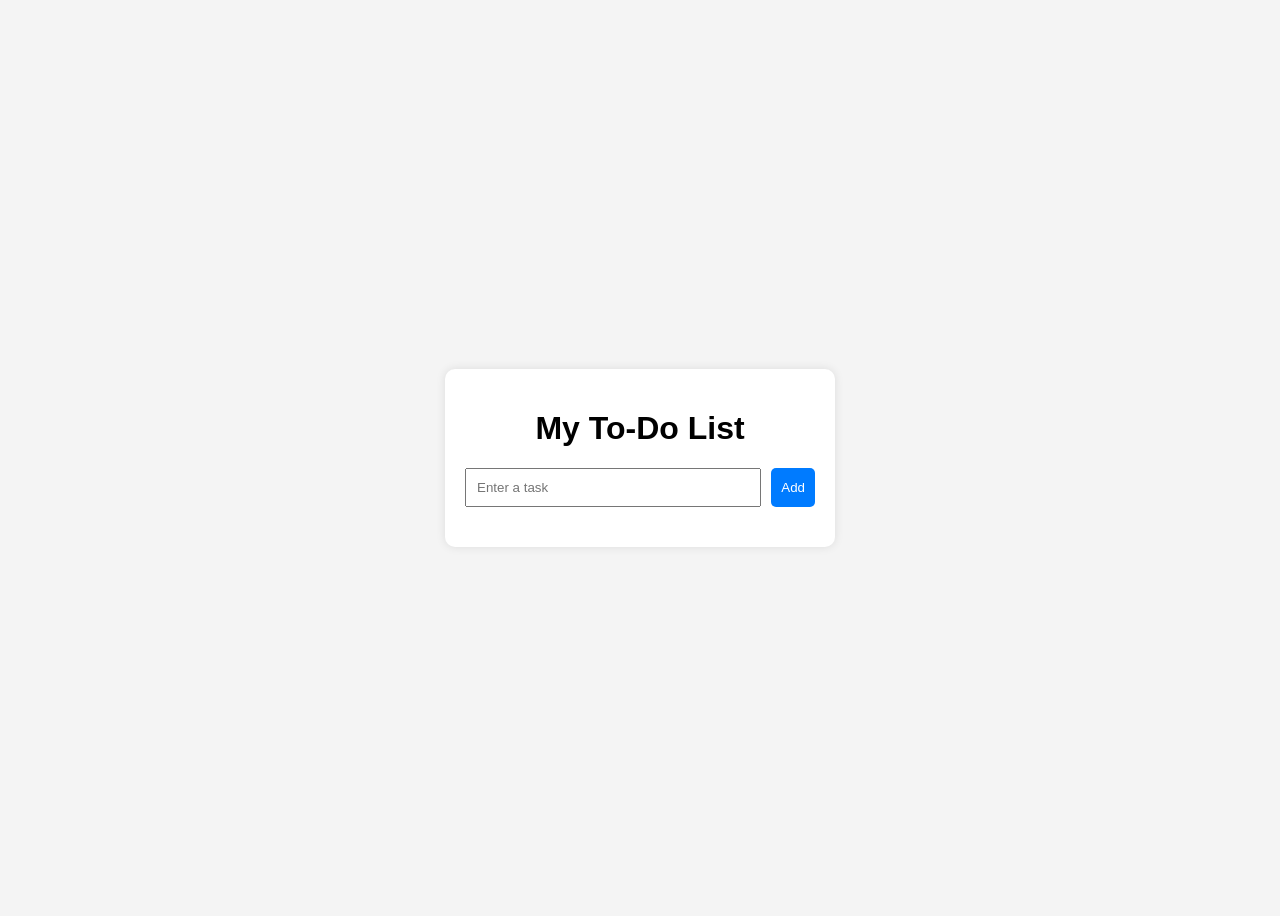
==== index.html @ 6192d8bc "my To Do List" ====
<!DOCTYPE html>
<html lang="en">
<head>
    <meta charset="UTF-8">
    <meta name="viewport" content="width=device-width, initial-scale=1.0">
    <title>To-Do List App</title>
    <link rel="stylesheet" href="style.css">
</head>
<body>

    <div class="container">
        <h1>My To-Do List</h1>

        <div class="input-section">
            <input type="text" id="taskInput" placeholder="Enter a task">
            <button onclick="addTask()">Add</button>
        </div>

        <ul id="taskList"></ul>
    </div>

    <script src="script.js"></script>
</body>
</html>
---- style.css ----
body {
    font-family: Arial, sans-serif;
    background: #f4f4f4;
    display: flex;
    justify-content: center;
    align-items: center;
    height: 100vh;
}

.container {
    background: white;
    padding: 20px;
    width: 350px;
    border-radius: 10px;
    box-shadow: 0px 0px 10px rgba(0,0,0,0.1);
}

h1 {
    text-align: center;
}

.input-section {
    display: flex;
    gap: 10px;
}

input {
    flex: 1;
    padding: 10px;
}

button {
    padding: 10px;
    cursor: pointer;
    background: #007bff;
    color: white;
    border: none;
    border-radius: 5px;
}

button:hover {
    background: #0056b3;
}

ul {
    list-style: none;
    padding: 0;
    margin-top: 20px;
}

li {
    background: #eee;
    padding: 10px;
    margin-bottom: 10px;
    display: flex;
    justify-content: space-between;
    border-radius: 5px;
}

.delete-btn {
    background: red;
    border: none;
    color: white;
    padding: 5px 8px;
    border-radius: 5px;
}
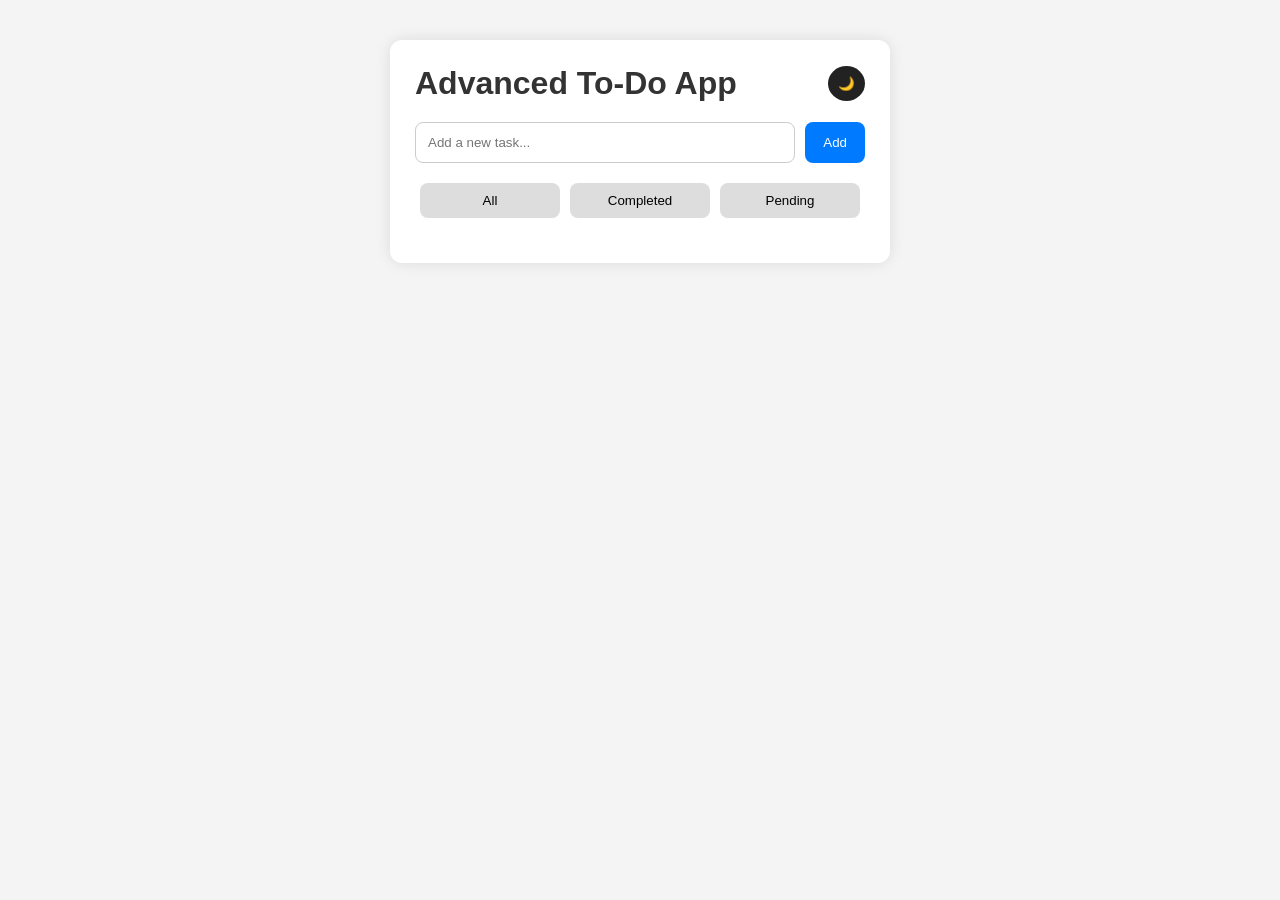
==== commit df5a5bfb: "my To Do List" ====
--- a/index.html
+++ b/index.html
@@ -1,22 +1,34 @@
 <!DOCTYPE html>
 <html lang="en">
 <head>
-    <meta charset="UTF-8">
-    <meta name="viewport" content="width=device-width, initial-scale=1.0">
-    <title>To-Do List App</title>
+    <meta charset="UTF-8" />
+    <meta name="viewport" content="width=device-width, initial-scale=1.0"/>
+    <title>Advanced To-Do App</title>
     <link rel="stylesheet" href="style.css">
 </head>
 <body>
 
     <div class="container">
-        <h1>My To-Do List</h1>
+
+        <div class="header">
+            <h1>Advanced To-Do App</h1>
+
+            <button id="themeToggle">🌙</button>
+        </div>
 
         <div class="input-section">
-            <input type="text" id="taskInput" placeholder="Enter a task">
-            <button onclick="addTask()">Add</button>
+            <input type="text" id="taskInput" placeholder="Add a new task...">
+            <button id="addTaskBtn">Add</button>
+        </div>
+
+        <div class="filters">
+            <button data-filter="all">All</button>
+            <button data-filter="completed">Completed</button>
+            <button data-filter="pending">Pending</button>
         </div>
 
         <ul id="taskList"></ul>
+
     </div>
 
     <script src="script.js"></script>
--- a/style.css
+++ b/style.css
@@ -1,66 +1,142 @@
+* {
+    margin: 0;
+    padding: 0;
+    box-sizing: border-box;
+}
+
 body {
     font-family: Arial, sans-serif;
     background: #f4f4f4;
+    color: #333;
     display: flex;
     justify-content: center;
-    align-items: center;
-    height: 100vh;
+    padding: 40px 20px;
+    transition: 0.3s;
 }
 
 .container {
+    width: 100%;
+    max-width: 500px;
     background: white;
-    padding: 20px;
-    width: 350px;
-    border-radius: 10px;
-    box-shadow: 0px 0px 10px rgba(0,0,0,0.1);
+    padding: 25px;
+    border-radius: 12px;
+    box-shadow: 0 0 15px rgba(0,0,0,0.1);
 }
 
-h1 {
-    text-align: center;
+.header {
+    display: flex;
+    justify-content: space-between;
+    align-items: center;
+    margin-bottom: 20px;
+}
+
+#themeToggle {
+    border: none;
+    background: #222;
+    color: white;
+    padding: 10px;
+    border-radius: 50%;
+    cursor: pointer;
 }
 
 .input-section {
     display: flex;
     gap: 10px;
+    margin-bottom: 20px;
 }
 
-input {
+.input-section input {
     flex: 1;
-    padding: 10px;
+    padding: 12px;
+    border: 1px solid #ccc;
+    border-radius: 8px;
 }
 
-button {
-    padding: 10px;
-    cursor: pointer;
+.input-section button {
+    padding: 12px 18px;
+    border: none;
     background: #007bff;
     color: white;
-    border: none;
-    border-radius: 5px;
+    border-radius: 8px;
+    cursor: pointer;
 }
 
-button:hover {
-    background: #0056b3;
+.filters {
+    display: flex;
+    justify-content: space-between;
+    margin-bottom: 20px;
+}
+
+.filters button {
+    flex: 1;
+    margin: 0 5px;
+    padding: 10px;
+    border: none;
+    background: #ddd;
+    border-radius: 8px;
+    cursor: pointer;
 }
 
 ul {
     list-style: none;
-    padding: 0;
-    margin-top: 20px;
 }
 
 li {
-    background: #eee;
-    padding: 10px;
+    background: #f1f1f1;
+    padding: 12px;
     margin-bottom: 10px;
+    border-radius: 8px;
+
     display: flex;
     justify-content: space-between;
-    border-radius: 5px;
+    align-items: center;
+}
+
+li.completed span {
+    text-decoration: line-through;
+    opacity: 0.6;
+}
+
+.task-buttons button {
+    margin-left: 5px;
+    border: none;
+    padding: 6px 10px;
+    border-radius: 6px;
+    cursor: pointer;
+}
+
+.complete-btn {
+    background: green;
+    color: white;
+}
+
+.edit-btn {
+    background: orange;
+    color: white;
 }
 
 .delete-btn {
     background: red;
-    border: none;
     color: white;
-    padding: 5px 8px;
-    border-radius: 5px;
+}
+
+/* Dark Mode */
+
+.dark-mode {
+    background: #121212;
+    color: white;
+}
+
+.dark-mode .container {
+    background: #1e1e1e;
+}
+
+.dark-mode li {
+    background: #2b2b2b;
+}
+
+.dark-mode input {
+    background: #333;
+    color: white;
+    border: 1px solid #555;
 }
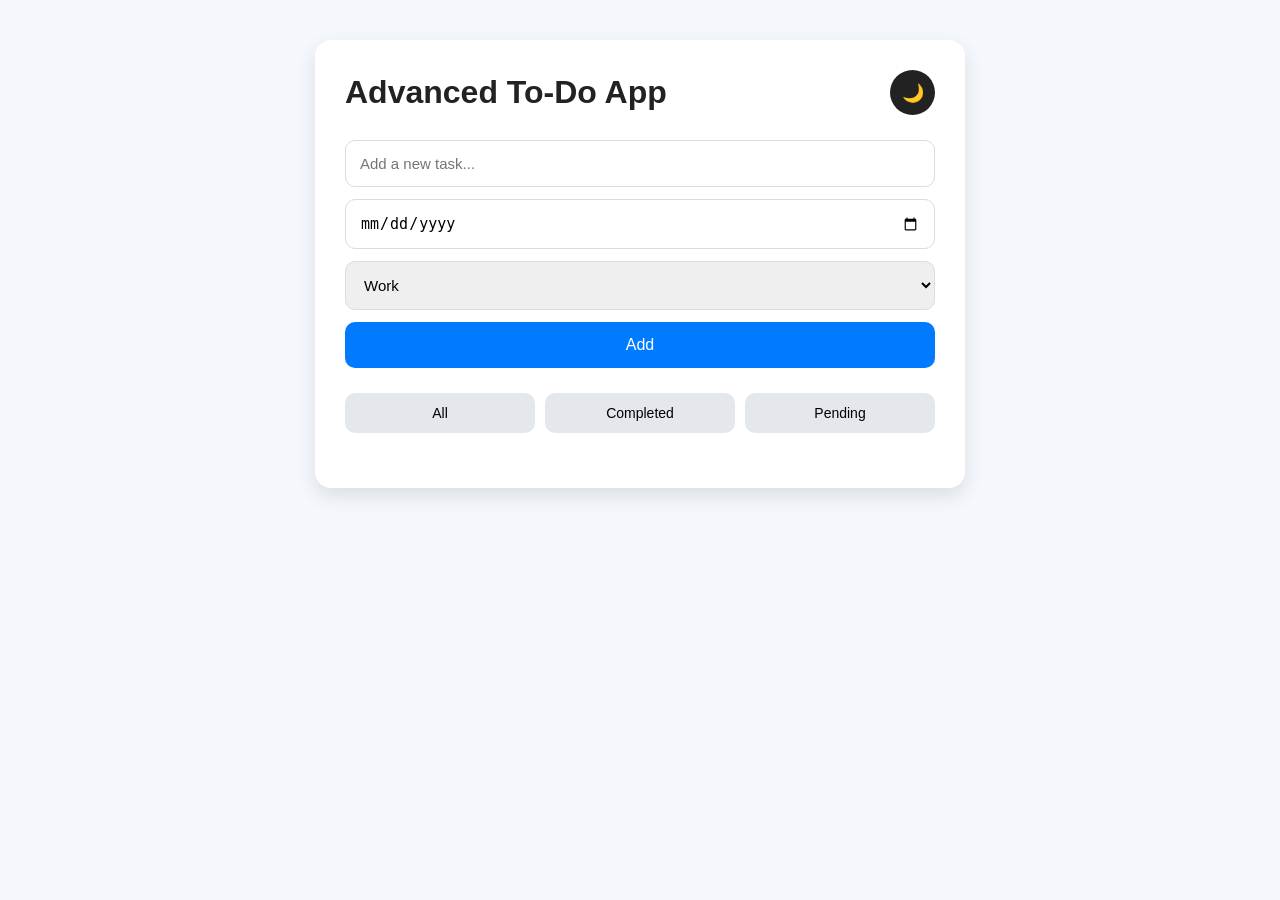
==== commit 7653c739: "my To Do List" ====
--- a/index.html
+++ b/index.html
@@ -17,8 +17,20 @@
         </div>
 
         <div class="input-section">
+
             <input type="text" id="taskInput" placeholder="Add a new task...">
+
+             <input type="date" id="dueDate">
+
+             <select id="category">
+                <option value="Work">Work</option>
+                <option value="Personal">Personal</option>
+                <option value="Study">Study</option>
+                <option value="Shopping">Shopping</option>
+            </select>
+
             <button id="addTaskBtn">Add</button>
+
         </div>
 
         <div class="filters">
--- a/style.css
+++ b/style.css
@@ -6,118 +6,219 @@
 
 body {
     font-family: Arial, sans-serif;
-    background: #f4f4f4;
+    background: #f4f7fb;
     color: #333;
     display: flex;
     justify-content: center;
+    align-items: flex-start;
+    min-height: 100vh;
     padding: 40px 20px;
-    transition: 0.3s;
+    transition: background 0.3s ease;
 }
 
 .container {
     width: 100%;
-    max-width: 500px;
-    background: white;
-    padding: 25px;
-    border-radius: 12px;
-    box-shadow: 0 0 15px rgba(0,0,0,0.1);
-}
+    max-width: 650px;
+    background: #ffffff;
+    padding: 30px;
+    border-radius: 16px;
+    box-shadow: 0 8px 20px rgba(0,0,0,0.1);
+    transition: 0.3s;
+}
+
+/* Header */
 
 .header {
     display: flex;
     justify-content: space-between;
     align-items: center;
-    margin-bottom: 20px;
+    margin-bottom: 25px;
+}
+
+.header h1 {
+    font-size: 32px;
+    color: #222;
 }
 
 #themeToggle {
     border: none;
     background: #222;
     color: white;
-    padding: 10px;
+    width: 45px;
+    height: 45px;
     border-radius: 50%;
     cursor: pointer;
-}
+    font-size: 18px;
+    transition: 0.3s;
+}
+
+#themeToggle:hover {
+    transform: scale(1.1);
+}
+
+/* Input Section */
 
 .input-section {
+    display: grid;
+    grid-template-columns: 1fr;
+    gap: 12px;
+    margin-bottom: 25px;
+}
+
+.input-section input,
+.input-section select {
+    padding: 14px;
+    border: 1px solid #dcdcdc;
+    border-radius: 10px;
+    font-size: 15px;
+    outline: none;
+    transition: 0.3s;
+}
+
+.input-section input:focus,
+.input-section select:focus {
+    border-color: #007bff;
+}
+
+#addTaskBtn {
+    padding: 14px;
+    border: none;
+    background: #007bff;
+    color: white;
+    border-radius: 10px;
+    font-size: 16px;
+    cursor: pointer;
+    transition: 0.3s;
+}
+
+#addTaskBtn:hover {
+    background: #0056b3;
+}
+
+/* Filter Buttons */
+
+.filters {
     display: flex;
     gap: 10px;
-    margin-bottom: 20px;
-}
-
-.input-section input {
+    margin-bottom: 25px;
+}
+
+.filters button {
     flex: 1;
     padding: 12px;
-    border: 1px solid #ccc;
-    border-radius: 8px;
-}
-
-.input-section button {
-    padding: 12px 18px;
-    border: none;
-    background: #007bff;
-    color: white;
-    border-radius: 8px;
-    cursor: pointer;
-}
-
-.filters {
-    display: flex;
-    justify-content: space-between;
-    margin-bottom: 20px;
-}
-
-.filters button {
-    flex: 1;
-    margin: 0 5px;
-    padding: 10px;
-    border: none;
-    background: #ddd;
-    border-radius: 8px;
-    cursor: pointer;
-}
+    border: none;
+    background: #e4e7ec;
+    border-radius: 10px;
+    cursor: pointer;
+    font-size: 14px;
+    transition: 0.3s;
+}
+
+.filters button:hover {
+    background: #d1d7e0;
+}
+
+/* Task List */
 
 ul {
     list-style: none;
 }
 
 li {
-    background: #f1f1f1;
-    padding: 12px;
-    margin-bottom: 10px;
-    border-radius: 8px;
+    background: #f8f9fc;
+    border-left: 5px solid #007bff;
+    padding: 16px;
+    margin-bottom: 15px;
+    border-radius: 12px;
 
     display: flex;
     justify-content: space-between;
     align-items: center;
+
+    transition: 0.3s;
+}
+
+li:hover {
+    transform: translateY(-2px);
+    box-shadow: 0 5px 12px rgba(0,0,0,0.08);
+}
+
+/* Completed Task */
+
+li.completed {
+    opacity: 0.7;
+    border-left-color: green;
 }
 
 li.completed span {
     text-decoration: line-through;
-    opacity: 0.6;
+}
+
+/* Task Info */
+
+.task-info {
+    display: flex;
+    flex-direction: column;
+    gap: 5px;
+}
+
+.task-info span {
+    font-size: 16px;
+    font-weight: 600;
+}
+
+.task-date {
+    font-size: 13px;
+    color: #777;
+}
+
+.task-category {
+    font-size: 13px;
+    font-weight: bold;
+    color: #007bff;
+}
+
+/* Task Buttons */
+
+.task-buttons {
+    display: flex;
+    gap: 8px;
 }
 
 .task-buttons button {
-    margin-left: 5px;
-    border: none;
-    padding: 6px 10px;
-    border-radius: 6px;
-    cursor: pointer;
-}
+    border: none;
+    padding: 8px 12px;
+    border-radius: 8px;
+    color: white;
+    cursor: pointer;
+    font-size: 13px;
+    transition: 0.3s;
+}
+
+/* Individual Buttons */
 
 .complete-btn {
-    background: green;
-    color: white;
+    background: #28a745;
+}
+
+.complete-btn:hover {
+    background: #1f7d34;
 }
 
 .edit-btn {
-    background: orange;
-    color: white;
+    background: #ff9800;
+}
+
+.edit-btn:hover {
+    background: #cc7a00;
 }
 
 .delete-btn {
-    background: red;
-    color: white;
+    background: #dc3545;
+}
+
+.delete-btn:hover {
+    background: #b02a37;
 }
 
 /* Dark Mode */
@@ -131,12 +232,50 @@
     background: #1e1e1e;
 }
 
+.dark-mode .header h1 {
+    color: white;
+}
+
+.dark-mode .input-section input,
+.dark-mode .input-section select {
+    background: #2d2d2d;
+    color: white;
+    border: 1px solid #555;
+}
+
+.dark-mode .filters button {
+    background: #333;
+    color: white;
+}
+
 .dark-mode li {
-    background: #2b2b2b;
-}
-
-.dark-mode input {
-    background: #333;
-    color: white;
-    border: 1px solid #555;
+    background: #2a2a2a;
+}
+
+.dark-mode .task-date {
+    color: #bbb;
+}
+
+/* Responsive */
+
+@media (max-width: 600px) {
+
+    .container {
+        padding: 20px;
+    }
+
+    li {
+        flex-direction: column;
+        align-items: flex-start;
+        gap: 15px;
+    }
+
+    .task-buttons {
+        width: 100%;
+        justify-content: flex-end;
+    }
+
+    .header h1 {
+        font-size: 24px;
+    }
 }
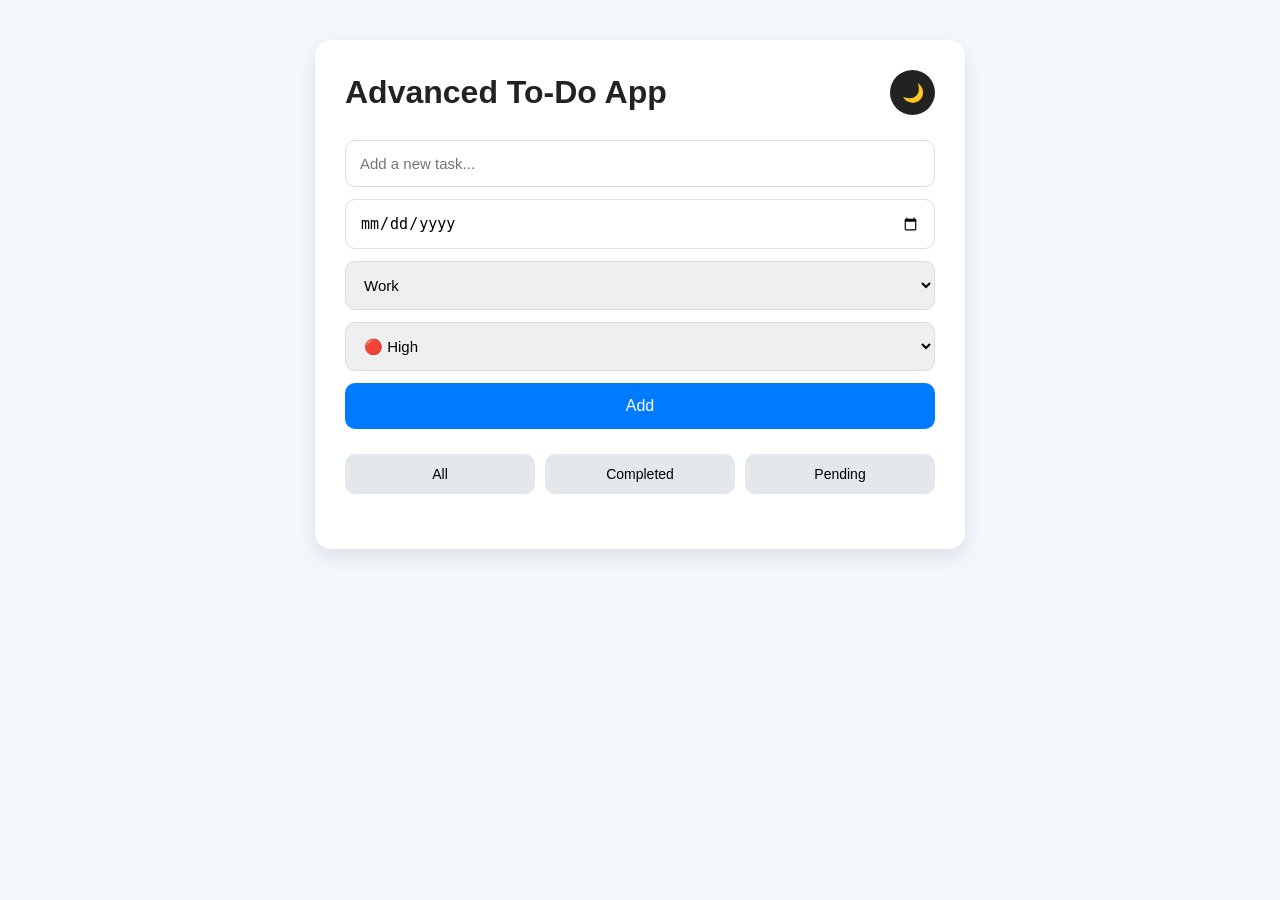
==== commit 56b003be: "my new1" ====
--- a/index.html
+++ b/index.html
@@ -28,6 +28,11 @@
                 <option value="Study">Study</option>
                 <option value="Shopping">Shopping</option>
             </select>
+            <select id="priority">
+                <option value="High">🔴 High</option>
+                <option value="Medium">🟡 Medium</option>
+                <option value="Low">🟢 Low</option>
+            </select>
 
             <button id="addTaskBtn">Add</button>
 
--- a/style.css
+++ b/style.css
@@ -278,4 +278,42 @@
     .header h1 {
         font-size: 24px;
     }
+}
+/* Priority Labels */
+
+.priority {
+    padding: 4px 8px;
+    border-radius: 6px;
+    font-size: 12px;
+    font-weight: bold;
+    width: fit-content;
+}
+
+.priority-high {
+    background: #ffdddd;
+    color: #d90429;
+}
+
+.priority-medium {
+    background: #fff4cc;
+    color: #ff9800;
+}
+
+.priority-low {
+    background: #d8f3dc;
+    color: #2d6a4f;
+}
+
+/* Priority Border Colors */
+
+li.high {
+    border-left-color: #d90429;
+}
+
+li.medium {
+    border-left-color: #ff9800;
+}
+
+li.low {
+    border-left-color: #2d6a4f;
 }
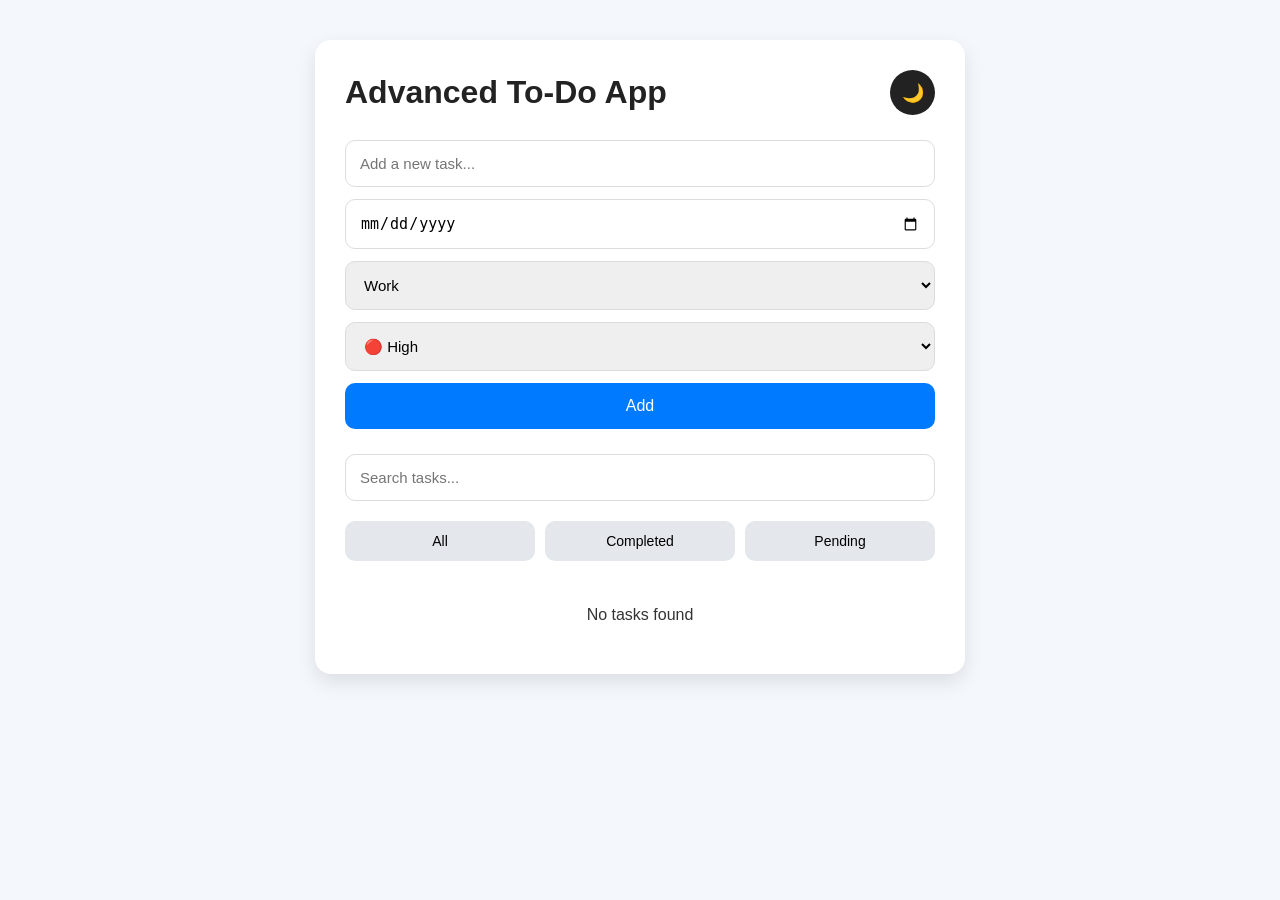
==== commit 276da3ff: "Add serach" ====
--- a/index.html
+++ b/index.html
@@ -37,6 +37,13 @@
             <button id="addTaskBtn">Add</button>
 
         </div>
+        <div class="search-section">
+            <input
+                type="text"
+                id="searchInput"
+                placeholder="Search tasks..."
+            >
+        </div>
 
         <div class="filters">
             <button data-filter="all">All</button>
--- a/style.css
+++ b/style.css
@@ -78,6 +78,33 @@
 .input-section input:focus,
 .input-section select:focus {
     border-color: #007bff;
+}
+/* Search Section */
+
+.search-section {
+    margin-bottom: 20px;
+}
+
+.search-section input {
+    width: 100%;
+    padding: 14px;
+    border: 1px solid #dcdcdc;
+    border-radius: 10px;
+    font-size: 15px;
+    outline: none;
+    transition: 0.3s;
+}
+
+.search-section input:focus {
+    border-color: #007bff;
+}
+
+/* Dark Mode Search */
+
+.dark-mode .search-section input {
+    background: #2d2d2d;
+    color: white;
+    border: 1px solid #555;
 }
 
 #addTaskBtn {
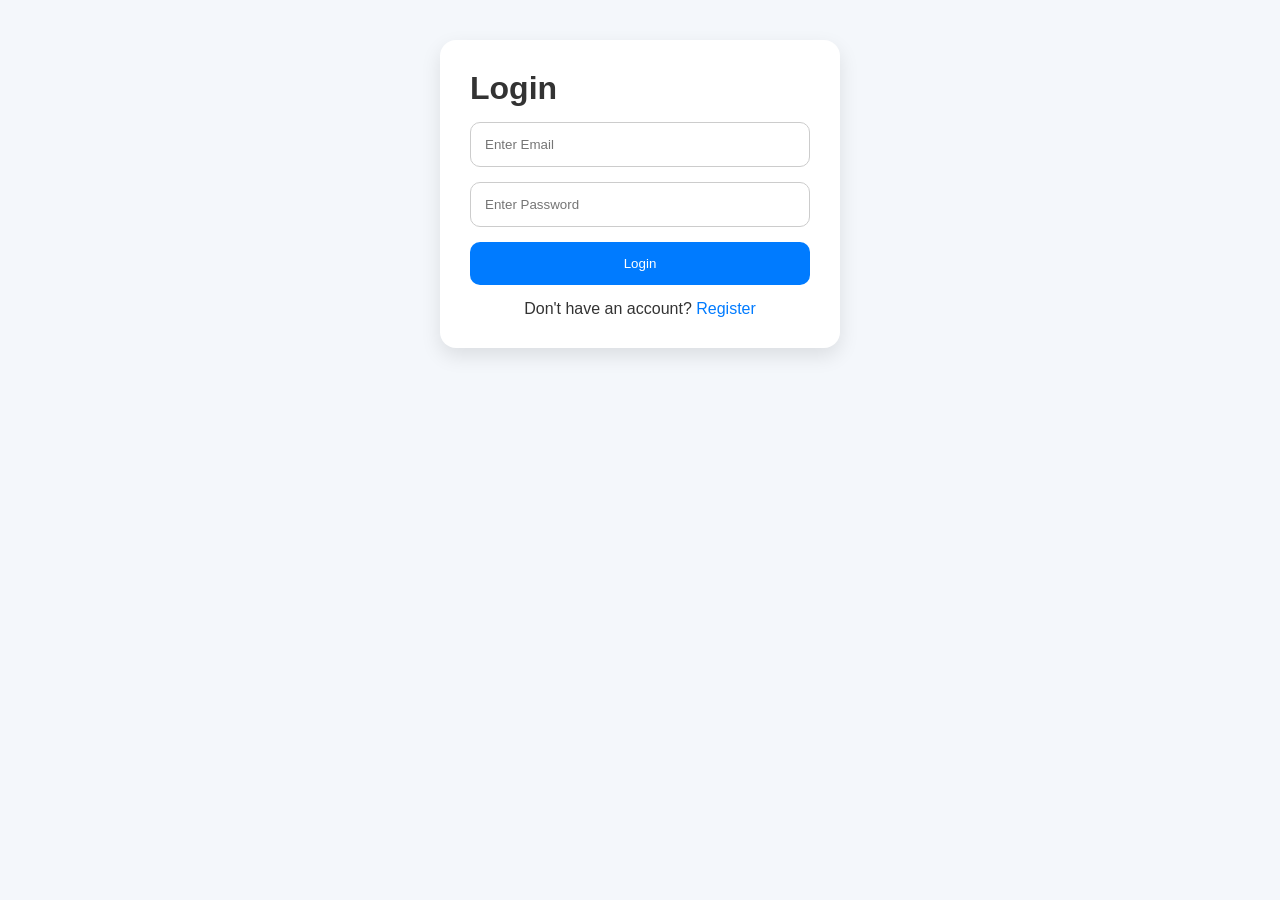
==== commit c9fe7547: "Add Auth" ====
--- a/index.html
+++ b/index.html
@@ -11,9 +11,19 @@
     <div class="container">
 
         <div class="header">
+
             <h1>Advanced To-Do App</h1>
 
-            <button id="themeToggle">🌙</button>
+            <div>
+
+                <button id="themeToggle">🌙</button>
+
+                <button id="logoutBtn">
+                    Logout
+                </button>
+
+            </div>
+
         </div>
 
         <div class="input-section">
--- a/style.css
+++ b/style.css
@@ -343,4 +343,48 @@
 
 li.low {
     border-left-color: #2d6a4f;
+}
+/* Authentication Pages */
+
+.auth-container {
+    max-width: 400px;
+    display: flex;
+    flex-direction: column;
+    gap: 15px;
+}
+
+.auth-container input {
+    padding: 14px;
+    border: 1px solid #ccc;
+    border-radius: 10px;
+}
+
+.auth-container button {
+    padding: 14px;
+    border: none;
+    background: #007bff;
+    color: white;
+    border-radius: 10px;
+    cursor: pointer;
+}
+
+.auth-container p {
+    text-align: center;
+}
+
+.auth-container a {
+    color: #007bff;
+    text-decoration: none;
+}
+
+/* Logout Button */
+
+#logoutBtn {
+    margin-left: 10px;
+    padding: 10px 14px;
+    border: none;
+    background: #dc3545;
+    color: white;
+    border-radius: 8px;
+    cursor: pointer;
 }
